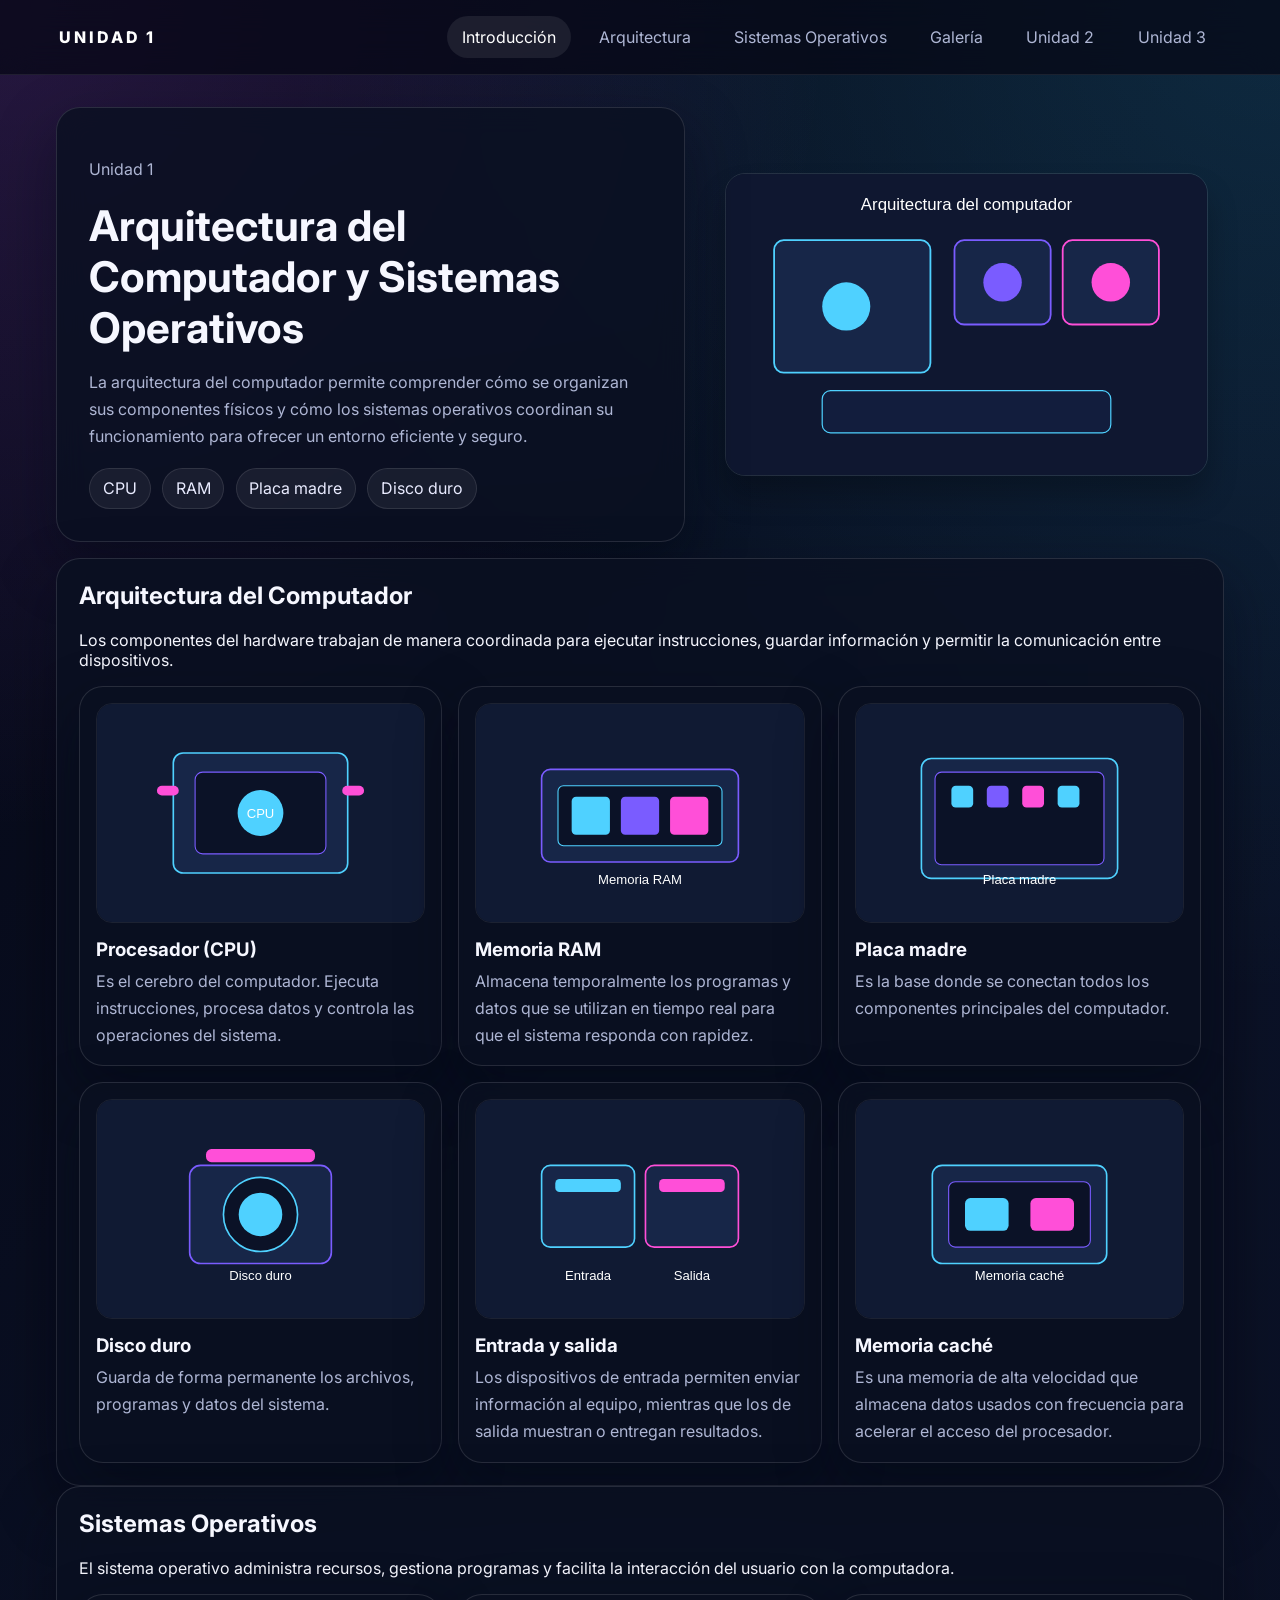
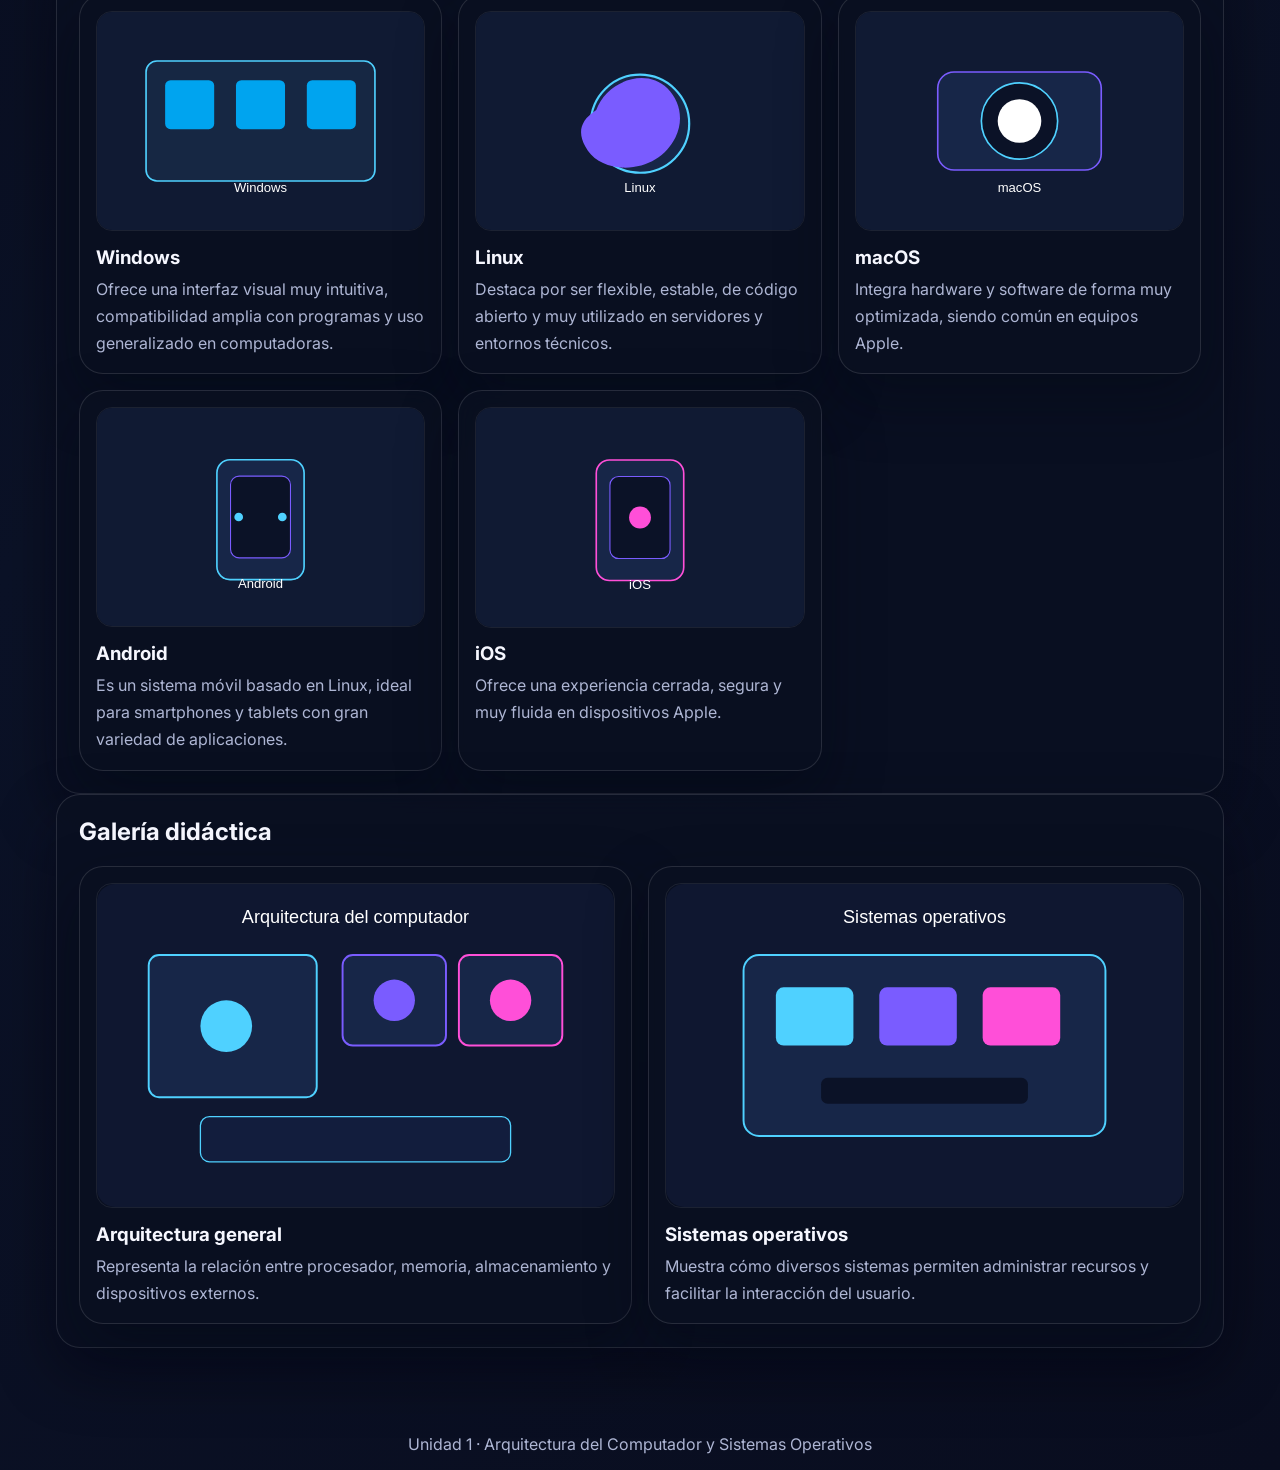
==== unidad1.html @ 586bf288 "Proyecto" ====
<!DOCTYPE html>
<html lang="es">
  <head>
    <meta charset="UTF-8" />
    <meta name="viewport" content="width=device-width, initial-scale=1.0" />
    <title>Unidad 1 | Arquitectura del Computador y Sistemas Operativos</title>
    <link rel="preconnect" href="https://fonts.googleapis.com" />
    <link rel="preconnect" href="https://fonts.gstatic.com" crossorigin />
    <link href="https://fonts.googleapis.com/css2?family=Inter:wght@400;500;600;700;800&display=swap" rel="stylesheet" />
    <link rel="stylesheet" href="unit-styles.css" />
  </head>
  <body>
    <header class="topbar">
      <div class="navbar">
        <a class="brand" href="unidades.html">Unidad 1</a>
        <button class="nav-toggle" aria-label="Abrir menú">☰</button>
        <nav class="nav-links">
          <a href="#introduccion">Introducción</a>
          <a href="#arquitectura">Arquitectura</a>
          <a href="#sistemas">Sistemas Operativos</a>
          <a href="#galeria">Galería</a>
          <a href="unidad2.html">Unidad 2</a>
          <a href="unidad3.html">Unidad 3</a>
        </nav>
      </div>
    </header>

    <main class="page-shell">
      <section class="hero" id="introduccion">
        <div class="hero-card">
          <p class="eyebrow">Unidad 1</p>
          <h1>Arquitectura del Computador y Sistemas Operativos</h1>
          <p>
            La arquitectura del computador permite comprender cómo se organizan sus componentes físicos y cómo los sistemas operativos coordinan su funcionamiento para ofrecer un entorno eficiente y seguro.
          </p>
          <div class="hero-badges">
            <span>CPU</span>
            <span>RAM</span>
            <span>Placa madre</span>
            <span>Disco duro</span>
          </div>
        </div>
        <div class="hero-visual">
          <img src="img/arquitectura-general.svg" alt="Ilustración de arquitectura de computadora" />
        </div>
      </section>

      <section class="section-card" id="arquitectura">
        <h2>Arquitectura del Computador</h2>
        <p>Los componentes del hardware trabajan de manera coordinada para ejecutar instrucciones, guardar información y permitir la comunicación entre dispositivos.</p>
        <div class="grid-3">
          <article class="feature-card">
            <img src="img/cpu.svg" alt="Procesador CPU" />
            <h3>Procesador (CPU)</h3>
            <p>Es el cerebro del computador. Ejecuta instrucciones, procesa datos y controla las operaciones del sistema.</p>
          </article>
          <article class="feature-card">
            <img src="img/ram.svg" alt="Memoria RAM" />
            <h3>Memoria RAM</h3>
            <p>Almacena temporalmente los programas y datos que se utilizan en tiempo real para que el sistema responda con rapidez.</p>
          </article>
          <article class="feature-card">
            <img src="img/placa-madre.svg" alt="Placa madre" />
            <h3>Placa madre</h3>
            <p>Es la base donde se conectan todos los componentes principales del computador.</p>
          </article>
          <article class="feature-card">
            <img src="img/disco-duro.svg" alt="Disco duro" />
            <h3>Disco duro</h3>
            <p>Guarda de forma permanente los archivos, programas y datos del sistema.</p>
          </article>
          <article class="feature-card">
            <img src="img/entrada-salida.svg" alt="Dispositivos de entrada y salida" />
            <h3>Entrada y salida</h3>
            <p>Los dispositivos de entrada permiten enviar información al equipo, mientras que los de salida muestran o entregan resultados.</p>
          </article>
          <article class="feature-card">
            <img src="img/cache.svg" alt="Memoria caché" />
            <h3>Memoria caché</h3>
            <p>Es una memoria de alta velocidad que almacena datos usados con frecuencia para acelerar el acceso del procesador.</p>
          </article>
        </div>
      </section>

      <section class="section-card" id="sistemas">
        <h2>Sistemas Operativos</h2>
        <p>El sistema operativo administra recursos, gestiona programas y facilita la interacción del usuario con la computadora.</p>
        <div class="grid-3">
          <article class="info-card">
            <img src="img/windows.svg" alt="Sistema operativo Windows" />
            <h3>Windows</h3>
            <p>Ofrece una interfaz visual muy intuitiva, compatibilidad amplia con programas y uso generalizado en computadoras.</p>
          </article>
          <article class="info-card">
            <img src="img/linux.svg" alt="Sistema operativo Linux" />
            <h3>Linux</h3>
            <p>Destaca por ser flexible, estable, de código abierto y muy utilizado en servidores y entornos técnicos.</p>
          </article>
          <article class="info-card">
            <img src="img/macos.svg" alt="Sistema operativo macOS" />
            <h3>macOS</h3>
            <p>Integra hardware y software de forma muy optimizada, siendo común en equipos Apple.</p>
          </article>
          <article class="info-card">
            <img src="img/android.svg" alt="Sistema operativo Android" />
            <h3>Android</h3>
            <p>Es un sistema móvil basado en Linux, ideal para smartphones y tablets con gran variedad de aplicaciones.</p>
          </article>
          <article class="info-card">
            <img src="img/ios.svg" alt="Sistema operativo iOS" />
            <h3>iOS</h3>
            <p>Ofrece una experiencia cerrada, segura y muy fluida en dispositivos Apple.</p>
          </article>
        </div>
      </section>

      <section class="section-card" id="galeria">
        <h2>Galería didáctica</h2>
        <div class="grid-2">
          <article class="gallery-card">
            <img src="img/arquitectura-general.svg" alt="Arquitectura general del computador" />
            <h3>Arquitectura general</h3>
            <p>Representa la relación entre procesador, memoria, almacenamiento y dispositivos externos.</p>
          </article>
          <article class="gallery-card">
            <img src="img/sistemas-operativos.svg" alt="Sistemas operativos" />
            <h3>Sistemas operativos</h3>
            <p>Muestra cómo diversos sistemas permiten administrar recursos y facilitar la interacción del usuario.</p>
          </article>
        </div>
      </section>
    </main>

    <footer>
      <p>Unidad 1 · Arquitectura del Computador y Sistemas Operativos</p>
    </footer>

    <script src="unit-script.js"></script>
  </body>
</html>
---- unit-styles.css ----
:root {
  --bg: #060816;
  --panel: rgba(10, 16, 34, 0.82);
  --panel-strong: rgba(15, 23, 46, 0.95);
  --text: #f6f7ff;
  --muted: #aeb6d4;
  --accent: #6d7cff;
  --accent-2: #2bd3ff;
  --accent-3: #b95cff;
  --border: rgba(255,255,255,0.12);
  --shadow: 0 24px 60px rgba(1, 6, 20, 0.42);
}

* { box-sizing: border-box; }
html { scroll-behavior: smooth; }
body {
  margin: 0;
  font-family: 'Inter', sans-serif;
  color: var(--text);
  background:
    radial-gradient(circle at top left, rgba(185, 92, 255, 0.18), transparent 25%),
    radial-gradient(circle at top right, rgba(43, 211, 255, 0.14), transparent 30%),
    linear-gradient(135deg, #060816 0%, #0b1227 50%, #090d1f 100%);
  min-height: 100vh;
}

a { color: inherit; text-decoration: none; }
img { display: block; width: 100%; height: auto; }

.page-shell {
  max-width: 1200px;
  margin: 0 auto;
  padding: 0 1rem 3rem;
}

.topbar {
  position: sticky;
  top: 0;
  z-index: 20;
  backdrop-filter: blur(16px);
  background: rgba(6, 8, 22, 0.72);
  border-bottom: 1px solid rgba(255,255,255,0.08);
}

.navbar {
  max-width: 1200px;
  margin: 0 auto;
  padding: 1rem 1.2rem;
  display: flex;
  justify-content: space-between;
  align-items: center;
  gap: 1rem;
}

.brand {
  font-weight: 800;
  letter-spacing: 0.18em;
  text-transform: uppercase;
  color: white;
}

.nav-links {
  display: flex;
  gap: 0.8rem;
  flex-wrap: wrap;
}

.nav-links a {
  padding: 0.7rem 0.95rem;
  border-radius: 999px;
  color: var(--muted);
  transition: all 0.25s ease;
}

.nav-links a:hover, .nav-links a.active {
  background: rgba(255,255,255,0.08);
  color: white;
}

.nav-toggle {
  display: none;
  background: none;
  border: 1px solid var(--border);
  color: white;
  padding: 0.55rem 0.8rem;
  border-radius: 10px;
}

.hero {
  display: grid;
  grid-template-columns: 1.1fr 0.9fr;
  gap: 1.5rem;
  align-items: center;
  padding: 2rem 0 1rem;
}

.hero-card, .section-card, .feature-card, .info-card, .gallery-card, .comparison-card, .code-card {
  background: var(--panel);
  border: 1px solid var(--border);
  border-radius: 24px;
  box-shadow: var(--shadow);
  backdrop-filter: blur(14px);
}

.hero-card {
  padding: 2rem;
}

.hero-card h1 {
  font-size: clamp(2rem, 3.3vw, 2.8rem);
  margin: 0 0 0.8rem;
}

.hero-card p {
  color: var(--muted);
  line-height: 1.7;
}

.hero-badges {
  display: flex;
  flex-wrap: wrap;
  gap: 0.7rem;
  margin-top: 1.1rem;
}

.hero-badges span {
  padding: 0.6rem 0.8rem;
  border-radius: 999px;
  background: rgba(255,255,255,0.06);
  color: #e9ebff;
  border: 1px solid rgba(255,255,255,0.1);
}

.hero-visual {
  padding: 1rem;
}

.hero-visual img {
  border-radius: 20px;
  border: 1px solid rgba(255,255,255,0.1);
  box-shadow: 0 20px 30px rgba(0,0,0,0.24);
}

section { padding: 1rem 0 0; }

.section-card {
  padding: 1.4rem;
}

.section-card h2, .section-card h3 {
  margin-top: 0;
}

.grid-2, .grid-3, .grid-4 {
  display: grid;
  gap: 1rem;
}

.grid-2 { grid-template-columns: repeat(2, minmax(0, 1fr)); }
.grid-3 { grid-template-columns: repeat(3, minmax(0, 1fr)); }
.grid-4 { grid-template-columns: repeat(4, minmax(0, 1fr)); }

.feature-card, .info-card, .gallery-card {
  padding: 1rem;
}

.feature-card img, .gallery-card img, .info-card img {
  border-radius: 16px;
  margin-bottom: 0.9rem;
  border: 1px solid rgba(255,255,255,0.08);
}

.feature-card h3, .info-card h3, .gallery-card h3 {
  margin: 0 0 0.45rem;
}

.feature-card p, .info-card p, .gallery-card p {
  margin: 0;
  color: var(--muted);
  line-height: 1.7;
}

.list-check {
  padding-left: 1rem;
  color: var(--muted);
  line-height: 1.8;
}

.code-card {
  padding: 1rem 1.2rem;
  overflow-x: auto;
}

pre {
  margin: 0;
  color: #dfe7ff;
  font-size: 0.95rem;
  line-height: 1.6;
}

.comparison-table {
  display: grid;
  gap: 0.8rem;
}

.comparison-card {
  padding: 1rem;
}

.comparison-card strong { color: white; }

.cta {
  display: inline-block;
  margin-top: 1rem;
  padding: 0.8rem 1rem;
  border-radius: 999px;
  background: linear-gradient(135deg, var(--accent), var(--accent-2));
  color: white;
  font-weight: 600;
}

footer {
  padding: 1.4rem 0 0;
  text-align: center;
  color: var(--muted);
}

@media (max-width: 900px) {
  .hero { grid-template-columns: 1fr; }
  .grid-3, .grid-4 { grid-template-columns: repeat(2, minmax(0, 1fr)); }
}

@media (max-width: 680px) {
  .navbar { padding: 0.95rem 1rem; }
  .nav-toggle { display: inline-block; }
  .nav-links {
    display: none;
    position: absolute;
    top: 100%;
    left: 0;
    right: 0;
    flex-direction: column;
    background: rgba(6, 8, 22, 0.98);
    padding: 0.8rem 1rem 1rem;
    border-top: 1px solid rgba(255,255,255,0.08);
  }
  .nav-links.open { display: flex; }
  .grid-2, .grid-3, .grid-4 { grid-template-columns: 1fr; }
  .hero-card, .section-card, .feature-card, .info-card, .gallery-card, .code-card { padding: 1rem; }
}
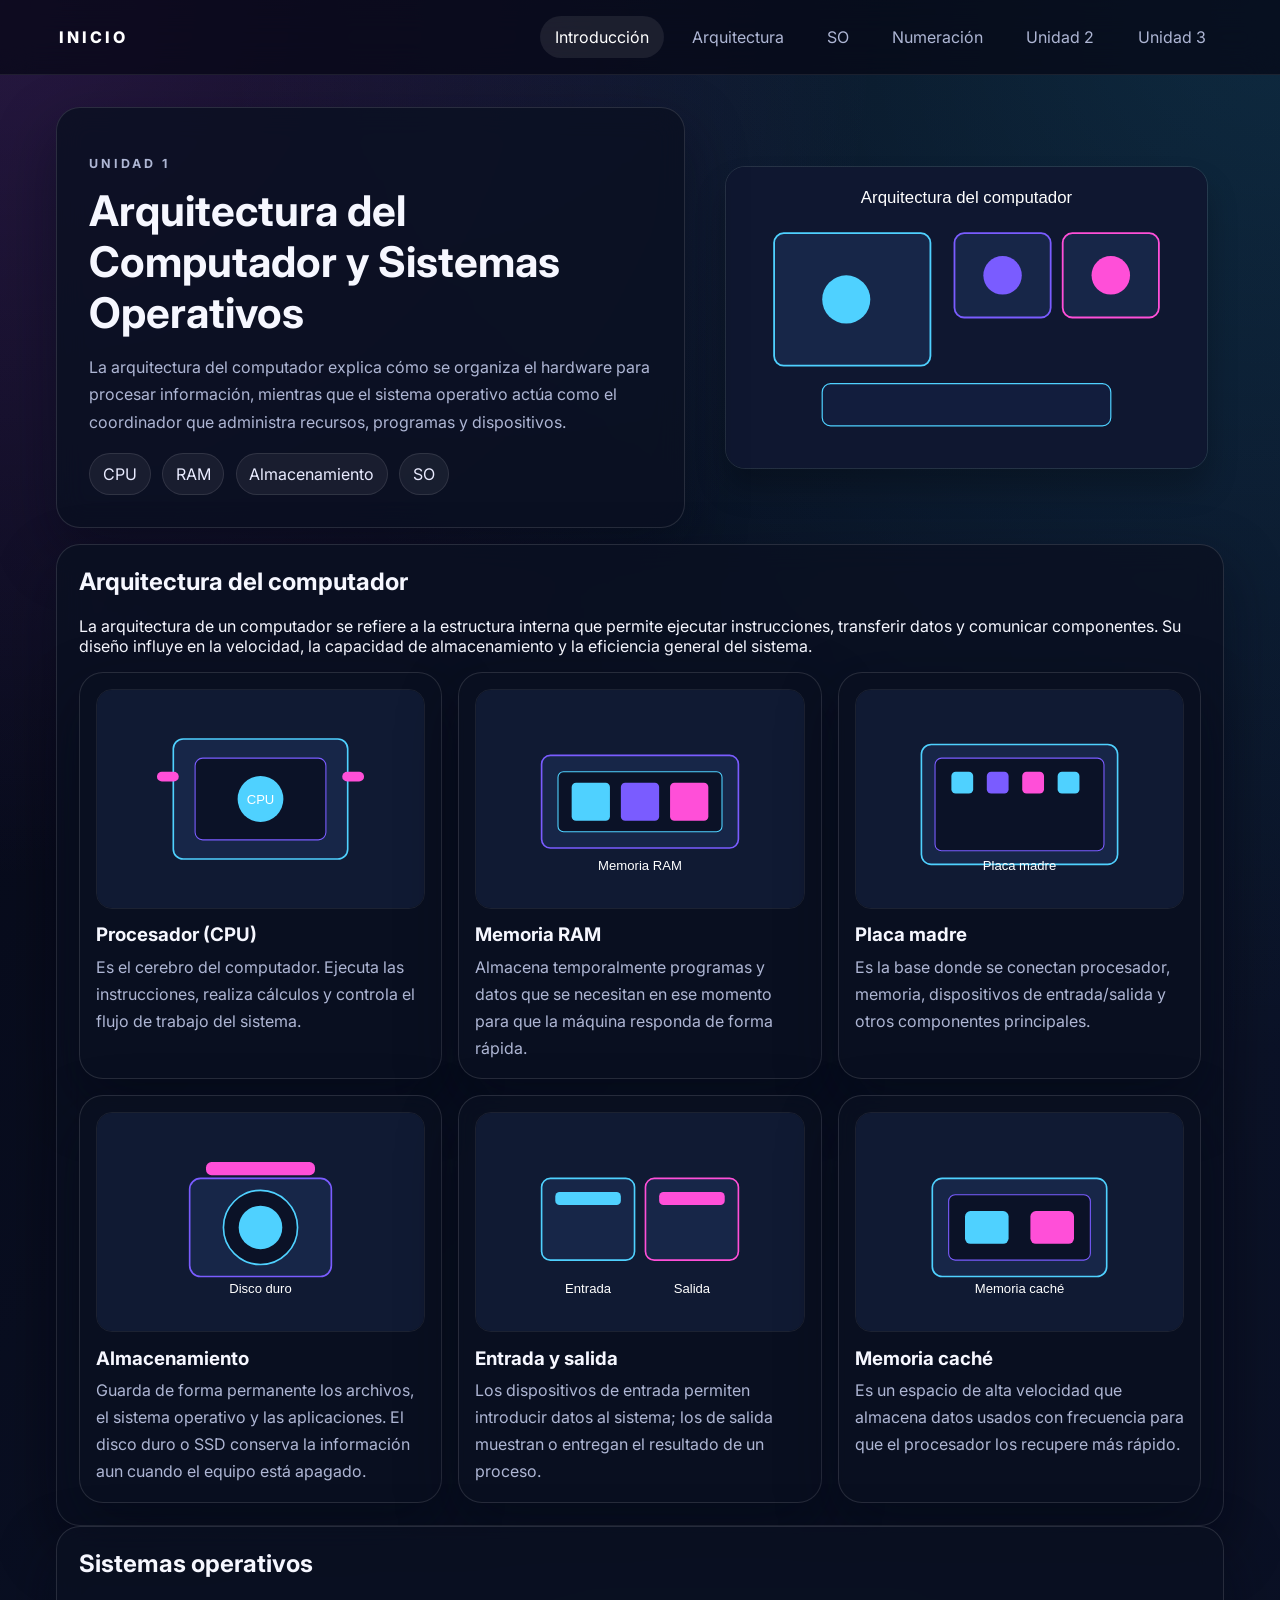
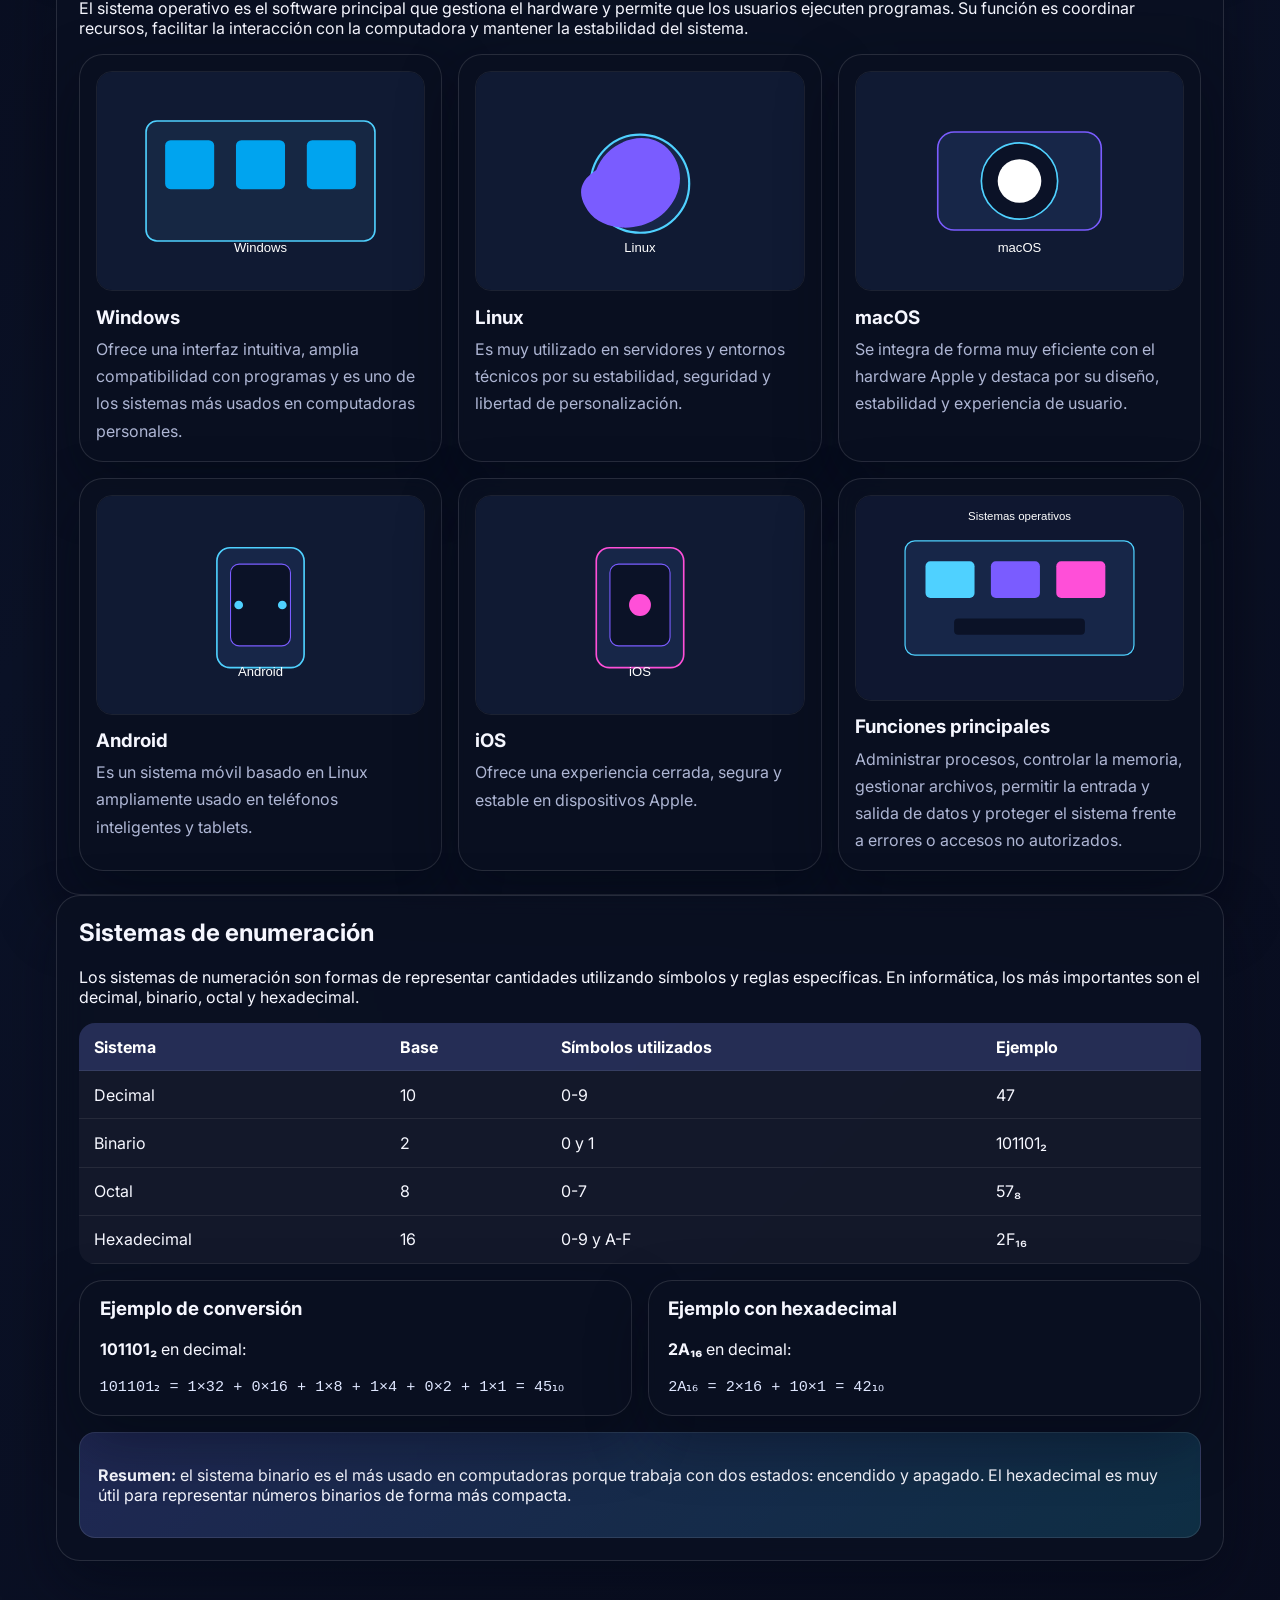
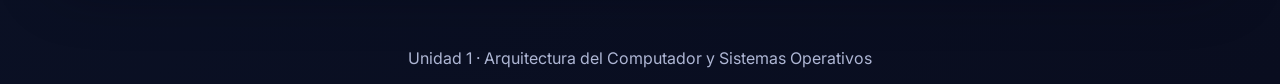
==== commit 30b32f18: "Proyecto Final" ====
--- a/unidad1.html
+++ b/unidad1.html
@@ -12,13 +12,13 @@
   <body>
     <header class="topbar">
       <div class="navbar">
-        <a class="brand" href="unidades.html">Unidad 1</a>
+        <a class="brand" href="index.html">Inicio</a>
         <button class="nav-toggle" aria-label="Abrir menú">☰</button>
         <nav class="nav-links">
           <a href="#introduccion">Introducción</a>
           <a href="#arquitectura">Arquitectura</a>
-          <a href="#sistemas">Sistemas Operativos</a>
-          <a href="#galeria">Galería</a>
+          <a href="#sistemas">SO</a>
+          <a href="#numeracion">Numeración</a>
           <a href="unidad2.html">Unidad 2</a>
           <a href="unidad3.html">Unidad 3</a>
         </nav>
@@ -31,13 +31,13 @@
           <p class="eyebrow">Unidad 1</p>
           <h1>Arquitectura del Computador y Sistemas Operativos</h1>
           <p>
-            La arquitectura del computador permite comprender cómo se organizan sus componentes físicos y cómo los sistemas operativos coordinan su funcionamiento para ofrecer un entorno eficiente y seguro.
+            La arquitectura del computador explica cómo se organiza el hardware para procesar información, mientras que el sistema operativo actúa como el coordinador que administra recursos, programas y dispositivos.
           </p>
           <div class="hero-badges">
             <span>CPU</span>
             <span>RAM</span>
-            <span>Placa madre</span>
-            <span>Disco duro</span>
+            <span>Almacenamiento</span>
+            <span>SO</span>
           </div>
         </div>
         <div class="hero-visual">
@@ -46,87 +46,109 @@
       </section>
 
       <section class="section-card" id="arquitectura">
-        <h2>Arquitectura del Computador</h2>
-        <p>Los componentes del hardware trabajan de manera coordinada para ejecutar instrucciones, guardar información y permitir la comunicación entre dispositivos.</p>
+        <h2>Arquitectura del computador</h2>
+        <p>La arquitectura de un computador se refiere a la estructura interna que permite ejecutar instrucciones, transferir datos y comunicar componentes. Su diseño influye en la velocidad, la capacidad de almacenamiento y la eficiencia general del sistema.</p>
         <div class="grid-3">
           <article class="feature-card">
             <img src="img/cpu.svg" alt="Procesador CPU" />
             <h3>Procesador (CPU)</h3>
-            <p>Es el cerebro del computador. Ejecuta instrucciones, procesa datos y controla las operaciones del sistema.</p>
+            <p>Es el cerebro del computador. Ejecuta las instrucciones, realiza cálculos y controla el flujo de trabajo del sistema.</p>
           </article>
           <article class="feature-card">
             <img src="img/ram.svg" alt="Memoria RAM" />
             <h3>Memoria RAM</h3>
-            <p>Almacena temporalmente los programas y datos que se utilizan en tiempo real para que el sistema responda con rapidez.</p>
+            <p>Almacena temporalmente programas y datos que se necesitan en ese momento para que la máquina responda de forma rápida.</p>
           </article>
           <article class="feature-card">
             <img src="img/placa-madre.svg" alt="Placa madre" />
             <h3>Placa madre</h3>
-            <p>Es la base donde se conectan todos los componentes principales del computador.</p>
+            <p>Es la base donde se conectan procesador, memoria, dispositivos de entrada/salida y otros componentes principales.</p>
           </article>
           <article class="feature-card">
             <img src="img/disco-duro.svg" alt="Disco duro" />
-            <h3>Disco duro</h3>
-            <p>Guarda de forma permanente los archivos, programas y datos del sistema.</p>
+            <h3>Almacenamiento</h3>
+            <p>Guarda de forma permanente los archivos, el sistema operativo y las aplicaciones. El disco duro o SSD conserva la información aun cuando el equipo está apagado.</p>
           </article>
           <article class="feature-card">
             <img src="img/entrada-salida.svg" alt="Dispositivos de entrada y salida" />
             <h3>Entrada y salida</h3>
-            <p>Los dispositivos de entrada permiten enviar información al equipo, mientras que los de salida muestran o entregan resultados.</p>
+            <p>Los dispositivos de entrada permiten introducir datos al sistema; los de salida muestran o entregan el resultado de un proceso.</p>
           </article>
           <article class="feature-card">
             <img src="img/cache.svg" alt="Memoria caché" />
             <h3>Memoria caché</h3>
-            <p>Es una memoria de alta velocidad que almacena datos usados con frecuencia para acelerar el acceso del procesador.</p>
+            <p>Es un espacio de alta velocidad que almacena datos usados con frecuencia para que el procesador los recupere más rápido.</p>
           </article>
         </div>
       </section>
 
       <section class="section-card" id="sistemas">
-        <h2>Sistemas Operativos</h2>
-        <p>El sistema operativo administra recursos, gestiona programas y facilita la interacción del usuario con la computadora.</p>
+        <h2>Sistemas operativos</h2>
+        <p>El sistema operativo es el software principal que gestiona el hardware y permite que los usuarios ejecuten programas. Su función es coordinar recursos, facilitar la interacción con la computadora y mantener la estabilidad del sistema.</p>
         <div class="grid-3">
           <article class="info-card">
             <img src="img/windows.svg" alt="Sistema operativo Windows" />
             <h3>Windows</h3>
-            <p>Ofrece una interfaz visual muy intuitiva, compatibilidad amplia con programas y uso generalizado en computadoras.</p>
+            <p>Ofrece una interfaz intuitiva, amplia compatibilidad con programas y es uno de los sistemas más usados en computadoras personales.</p>
           </article>
           <article class="info-card">
             <img src="img/linux.svg" alt="Sistema operativo Linux" />
             <h3>Linux</h3>
-            <p>Destaca por ser flexible, estable, de código abierto y muy utilizado en servidores y entornos técnicos.</p>
+            <p>Es muy utilizado en servidores y entornos técnicos por su estabilidad, seguridad y libertad de personalización.</p>
           </article>
           <article class="info-card">
             <img src="img/macos.svg" alt="Sistema operativo macOS" />
             <h3>macOS</h3>
-            <p>Integra hardware y software de forma muy optimizada, siendo común en equipos Apple.</p>
+            <p>Se integra de forma muy eficiente con el hardware Apple y destaca por su diseño, estabilidad y experiencia de usuario.</p>
           </article>
           <article class="info-card">
             <img src="img/android.svg" alt="Sistema operativo Android" />
             <h3>Android</h3>
-            <p>Es un sistema móvil basado en Linux, ideal para smartphones y tablets con gran variedad de aplicaciones.</p>
+            <p>Es un sistema móvil basado en Linux ampliamente usado en teléfonos inteligentes y tablets.</p>
           </article>
           <article class="info-card">
             <img src="img/ios.svg" alt="Sistema operativo iOS" />
             <h3>iOS</h3>
-            <p>Ofrece una experiencia cerrada, segura y muy fluida en dispositivos Apple.</p>
+            <p>Ofrece una experiencia cerrada, segura y estable en dispositivos Apple.</p>
+          </article>
+          <article class="feature-card">
+            <img src="img/sistemas-operativos.svg" alt="Funciones del sistema operativo" />
+            <h3>Funciones principales</h3>
+            <p>Administrar procesos, controlar la memoria, gestionar archivos, permitir la entrada y salida de datos y proteger el sistema frente a errores o accesos no autorizados.</p>
           </article>
         </div>
       </section>
 
-      <section class="section-card" id="galeria">
-        <h2>Galería didáctica</h2>
+      <section class="section-card" id="numeracion">
+        <h2>Sistemas de enumeración</h2>
+        <p>Los sistemas de numeración son formas de representar cantidades utilizando símbolos y reglas específicas. En informática, los más importantes son el decimal, binario, octal y hexadecimal.</p>
+        <div class="table-wrapper">
+          <table>
+            <thead>
+              <tr><th>Sistema</th><th>Base</th><th>Símbolos utilizados</th><th>Ejemplo</th></tr>
+            </thead>
+            <tbody>
+              <tr><td>Decimal</td><td>10</td><td>0-9</td><td>47</td></tr>
+              <tr><td>Binario</td><td>2</td><td>0 y 1</td><td>101101₂</td></tr>
+              <tr><td>Octal</td><td>8</td><td>0-7</td><td>57₈</td></tr>
+              <tr><td>Hexadecimal</td><td>16</td><td>0-9 y A-F</td><td>2F₁₆</td></tr>
+            </tbody>
+          </table>
+        </div>
         <div class="grid-2">
-          <article class="gallery-card">
-            <img src="img/arquitectura-general.svg" alt="Arquitectura general del computador" />
-            <h3>Arquitectura general</h3>
-            <p>Representa la relación entre procesador, memoria, almacenamiento y dispositivos externos.</p>
+          <article class="code-card">
+            <h3>Ejemplo de conversión</h3>
+            <p><strong>101101₂</strong> en decimal:</p>
+            <pre>101101₂ = 1×32 + 0×16 + 1×8 + 1×4 + 0×2 + 1×1 = 45₁₀</pre>
           </article>
-          <article class="gallery-card">
-            <img src="img/sistemas-operativos.svg" alt="Sistemas operativos" />
-            <h3>Sistemas operativos</h3>
-            <p>Muestra cómo diversos sistemas permiten administrar recursos y facilitar la interacción del usuario.</p>
+          <article class="code-card">
+            <h3>Ejemplo con hexadecimal</h3>
+            <p><strong>2A₁₆</strong> en decimal:</p>
+            <pre>2A₁₆ = 2×16 + 10×1 = 42₁₀</pre>
           </article>
+        </div>
+        <div class="highlight">
+          <p><strong>Resumen:</strong> el sistema binario es el más usado en computadoras porque trabaja con dos estados: encendido y apagado. El hexadecimal es muy útil para representar números binarios de forma más compacta.</p>
         </div>
       </section>
     </main>
--- a/unit-styles.css
+++ b/unit-styles.css
@@ -143,6 +143,15 @@
 
 section { padding: 1rem 0 0; }
 
+.eyebrow {
+  text-transform: uppercase;
+  letter-spacing: 0.24em;
+  color: #8ea0ff;
+  font-size: 0.78rem;
+  font-weight: 700;
+  margin-bottom: 0.7rem;
+}
+
 .section-card {
   padding: 1.4rem;
 }
@@ -196,6 +205,38 @@
   color: #dfe7ff;
   font-size: 0.95rem;
   line-height: 1.6;
+}
+
+.table-wrapper {
+  overflow-x: auto;
+  margin: 1rem 0;
+}
+
+table {
+  width: 100%;
+  border-collapse: collapse;
+  background: rgba(255,255,255,0.04);
+  border-radius: 16px;
+  overflow: hidden;
+}
+
+th, td {
+  padding: 0.85rem 0.9rem;
+  border-bottom: 1px solid rgba(255,255,255,0.08);
+  text-align: left;
+}
+
+th {
+  background: rgba(109,124,255,0.2);
+  color: white;
+}
+
+.highlight {
+  padding: 1rem 1.1rem;
+  border-radius: 16px;
+  background: linear-gradient(135deg, rgba(109,124,255,0.22), rgba(43,211,255,0.16));
+  border: 1px solid rgba(255,255,255,0.1);
+  margin-top: 1rem;
 }
 
 .comparison-table {
